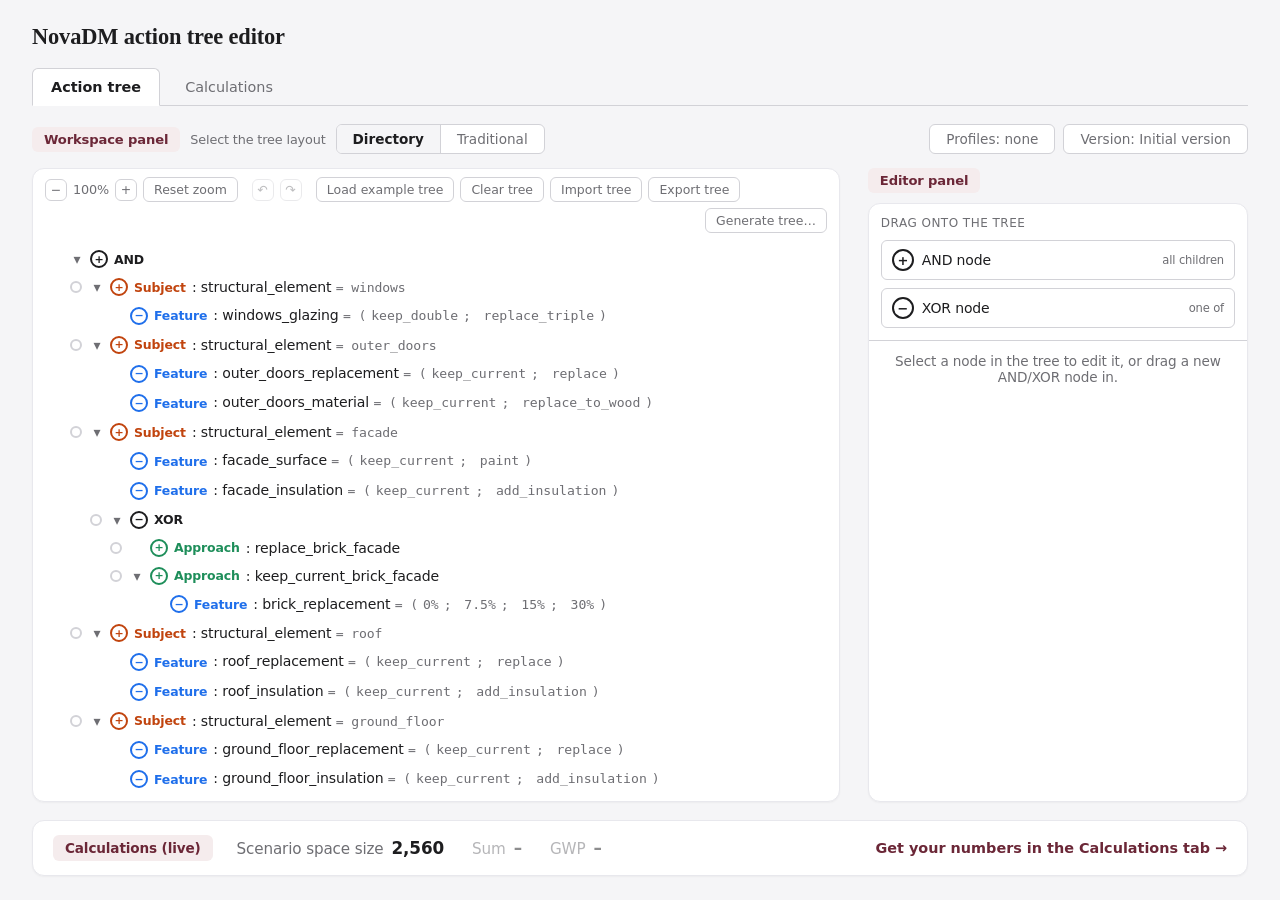
==== editor/index.html @ ca625e8c "Update profile logic (save per version)" ====
<!DOCTYPE html>
<html lang="en">
<head>
<meta charset="UTF-8" />
<meta name="viewport" content="width=device-width, initial-scale=1.0" />
<title>NovaDM action tree editor</title>
<link rel="stylesheet" href="../styles/editor.css" />
</head>
<body>

<h1 id="page-title">NovaDM action tree editor</h1>

<nav class="tabs" role="tablist" aria-label="Editor sections">
	<button class="tab active" type="button" role="tab" aria-selected="true" data-tab="action-tree">Action tree</button>
	<button class="tab" type="button" role="tab" aria-selected="false" data-tab="calculations">Calculations</button>
</nav>

<main>

	<section id="action-tree" class="tab-panel" role="tabpanel">
		<div id="panels-stack" class="panels-stack">

			<div class="control-row">
				<div class="control-left">
					<span class="viewport-box-label">Workspace panel</span>
					<span class="control-label">Select the tree layout</span>
					<div class="toggle-group" role="group" aria-label="Tree layout">
						<button class="toggle-btn active" type="button" data-layout="directory">Directory</button>
						<button class="toggle-btn" type="button" data-layout="traditional">Traditional</button>
					</div>
				</div>

				<div class="control-right">
					<button id="profile-btn" class="pill-btn" type="button" aria-haspopup="true" aria-expanded="false"
						title="Create, select or delete profiles">
						<span class="pill-btn-label">Profiles: none</span>
					</button>
					<button id="version-btn" class="pill-btn" type="button" aria-haspopup="true" aria-expanded="false"
						title="Version history: open, save, merge or delete versions">
						<span class="pill-btn-label">Version: Initial version</span>
					</button>
				</div>
			</div>

			<div class="viewport-row">

				<div class="viewport-box viewport-tree">
					<div class="viewport-toolbar">
						<div class="toolbar-group" role="group" aria-label="Zoom">
							<button id="zoom-out-btn" class="btn-icon" type="button"
								aria-label="Zoom out">&minus;</button>
							<span id="zoom-label">100%</span>
							<button id="zoom-in-btn" class="btn-icon" type="button" aria-label="Zoom in">+</button>
							<button id="zoom-reset-btn" class="btn" type="button">Reset zoom</button>
						</div>
						<div class="toolbar-group" role="group" aria-label="Undo and redo">
							<button class="btn-icon" type="button" aria-label="Undo"
								title="Undo (Ctrl+Z)" data-undo-action="undo">&#8630;</button>
							<button class="btn-icon" type="button" aria-label="Redo"
								title="Redo (Ctrl+Y)" data-undo-action="redo">&#8631;</button>
						</div>
						<div class="toolbar-group" role="group" aria-label="Tree file">
							<button id="load-example-btn" class="btn" type="button">Load example tree</button>
							<button id="clear-tree-btn" class="btn" type="button">Clear tree</button>
							<button id="import-tree-btn" class="btn" type="button">Import tree</button>
							<button id="export-tree-btn" class="btn" type="button">Export tree</button>
							<input id="import-file-input" type="file" hidden />
						</div>
						<div class="toolbar-group toolbar-end">
							<button id="generate-tree-btn" class="btn" type="button" aria-haspopup="dialog"
								aria-expanded="false" title="Build a tree from a checklist of subjects">
								Generate tree&hellip;</button>
						</div>
					</div>
					<div id="tree-viewport-content" class="viewport-content"></div>
					<p id="tree-source" class="note tree-source" hidden></p>

					<div id="generator-panel" class="gen-panel" role="dialog" aria-label="Generate tree" hidden>
						<div class="flyout-header">
							<strong class="gen-title">Generate tree from subjects</strong>
							<button class="flyout-close" type="button" data-gen="close"
								aria-label="Close" title="Close">&times;</button>
						</div>
						<div id="generator-body" class="gen-body"></div>
						<div class="gen-footer">
							<span id="generator-count" class="note"></span>
							<button class="btn" type="button" data-gen="select-all">Select all</button>
							<button class="btn" type="button" data-gen="clear">Clear</button>
							<button id="generator-generate-btn" class="btn primary" type="button"
								data-gen="generate">Generate tree</button>
						</div>
					</div>
				</div>

				<div class="viewport-editor-col">
					<span class="viewport-box-label">Editor panel</span>
					<div class="viewport-box viewport-editor-panel">
						<div class="palette">
							<span class="palette-label">Drag onto the tree</span>
							<div class="palette-item" draggable="true" data-new-kind="AND">
								<span class="node-badge neutral">+</span>
								<span>AND node</span>
								<span class="hint">all children</span>
							</div>
							<div class="palette-item" draggable="true" data-new-kind="XOR">
								<span class="node-badge neutral">&minus;</span>
								<span>XOR node</span>
								<span class="hint">one of</span>
							</div>
						</div>
						<div id="editor-form-host"></div>
					</div>
				</div>

			</div>

			<div class="scenario-summary-bar">
				<span class="scenario-summary-label">Calculations (live)</span>
				<div class="scenario-metrics">
					<span class="metric">
						<span class="metric-label">Scenario space size</span>
						<span class="metric-value" id="scenario-space-size-value">0</span>
					</span>
					<div id="constraint-warning" class="constraint-warning" role="alert" hidden>
						Warning: the applied constraints are contradictory.
					</div>
					<div id="scenario-kpi-metrics" class="scenario-kpis"></div>
				</div>
				<button id="open-calculations-btn" class="scenario-summary-link" type="button">
					Get your numbers in the Calculations tab &rarr;
				</button>
			</div>

			<div class="viewport-popover-layer">
				<div id="profile-flyout" class="flyout" role="dialog" aria-label="Profiles" hidden>
					<div class="flyout-header">
						<div class="flyout-tabs" role="tablist" aria-label="Profile or version">
							<button class="flyout-tab active" type="button" role="tab" aria-selected="true"
								data-flyout-switch="profile">Profile</button>
							<button class="flyout-tab" type="button" role="tab" aria-selected="false"
								data-flyout-switch="version">Version</button>
						</div>
						<button class="flyout-close" type="button" data-flyout-close="profile"
							aria-label="Close">&times;</button>
					</div>
					<div class="flyout-body">
						<div id="profile-pane" class="flyout-pane" role="menu" aria-label="Profiles"></div>
					</div>
				</div>

				<div id="version-flyout" class="flyout" role="dialog" aria-label="Version history" hidden>
					<div class="flyout-header">
						<div class="flyout-tabs" role="tablist" aria-label="Profile or version">
							<button class="flyout-tab" type="button" role="tab" aria-selected="false"
								data-flyout-switch="profile">Profile</button>
							<button class="flyout-tab active" type="button" role="tab" aria-selected="true"
								data-flyout-switch="version">Version</button>
						</div>
						<button class="flyout-close" type="button" data-flyout-close="version"
							aria-label="Close">&times;</button>
					</div>
					<div class="flyout-body">
						<div id="version-pane" class="flyout-pane" role="group" aria-label="Versions"></div>
					</div>
				</div>
			</div>

		</div>
	</section>

	<section id="calculations" class="tab-panel calc-panel" role="tabpanel" hidden>
		<div class="calc-workspace">

			<div class="control-row">
				<div class="control-left">
					<span class="viewport-box-label">Workspace panel</span>
					<span class="metric"
						title="Every scenario of the tree. Profiles are not applied here, as in the sample.">
						<span class="control-label">Scenario space size</span>
						<span id="calc-space-size" class="control-value">&ndash;</span>
					</span>
					<span class="viewport-box-label">Changes here are not saved yet</span>
				</div>
				<div class="control-right" role="group" aria-labelledby="calc-sample-label">
					<span id="calc-sample-label" class="control-label">Sample</span>
					<button class="pill-btn" type="button" data-calc-sample="30">30 scenarios</button>
					<button id="calc-sample-all-btn" class="pill-btn" type="button">Full scenario space</button>
					<div class="calc-sample-custom" role="group" aria-label="Your own number of scenarios">
						<input id="calc-sample-size" type="text" inputmode="numeric" value="1,000"
							aria-label="Number of scenarios to sample" title="Number of scenarios (1 to 3,000)" />
						<button id="calc-sample-btn" class="pill-btn" type="button"
							title="Sample this number of scenarios">scenarios</button>
					</div>
				</div>
			</div>

			<div class="viewport-row">

				<div class="viewport-box viewport-tree">
					<div class="viewport-toolbar">
						<div class="toolbar-group" role="group" aria-label="Zoom">
							<button id="calc-zoom-out-btn" class="btn-icon" type="button" aria-label="Zoom out"
								title="Zoom out">&minus;</button>
							<span id="calc-zoom-label">100%</span>
							<button id="calc-zoom-in-btn" class="btn-icon" type="button" aria-label="Zoom in"
								title="Zoom in">+</button>
							<button id="calc-zoom-reset-btn" class="btn" type="button">Reset zoom</button>
						</div>
						<div class="toolbar-group" role="group" aria-label="Undo and redo">
							<button class="btn-icon" type="button" aria-label="Undo" title="Undo (Ctrl+Z)"
								data-undo-action="undo">&#8630;</button>
							<button class="btn-icon" type="button" aria-label="Redo" title="Redo (Ctrl+Y)"
								data-undo-action="redo">&#8631;</button>
						</div>
						<div class="toolbar-group" role="group" aria-label="Attributes">
							<button id="calc-add-derived-btn" class="btn" type="button">+ Calculated value</button>
						</div>
						<div class="toolbar-group" role="group" aria-label="Example">
							<button id="calc-load-example-btn" class="btn" type="button"
								title="Load the example. It also replaces the tree in the Action tree tab.">
								Load example</button>
						</div>
						<span id="calc-shown-scenario" class="calc-shown-scenario" role="status" hidden></span>
					</div>
					<div id="calc-graph" class="viewport-content calc-graph"></div>
				</div>

				<div class="viewport-editor-col">
					<span class="viewport-box-label">Editor panel</span>
					<div class="viewport-box viewport-editor-panel">
						<div id="calc-editor-host" class="calc-editor"></div>
					</div>
				</div>

			</div>

			<div id="calc-report-head" class="calc-report-head"></div>

		</div>

		<div id="calc-report" class="calc-report" hidden></div>
	</section>

</main>

<div id="subject-menu" class="subject-menu" role="menu" aria-label="Subjects" hidden></div>

<script src="../examples/sample-tree.js"></script>
<script src="../examples/sample-attributes.js"></script>
<script src="../src/util.js"></script>
<script src="../src/subjects.js"></script>
<script src="../src/model.js"></script>
<script src="../src/calculations.js"></script>
<script src="../src/parser.js"></script>
<script src="../src/history.js"></script>
<script src="../src/version-graph.js"></script>
<script src="../src/render.js"></script>
<script src="../src/editor-form.js"></script>
<script src="../src/tree-interactions.js"></script>
<script src="../src/tree-generator.js"></script>
<script src="../src/popovers.js"></script>
<script src="../src/calculations-report.js"></script>
<script src="../src/calculations-tab.js"></script>
<script src="../src/undo.js"></script>
<script src="../src/tree-io.js"></script>
<script src="../src/app.js"></script>

</body>
</html>
---- styles/editor.css ----
/* ---------- Design tokens ---------- */

:root {
	--color-bg: #F5F5F7;
	--color-surface: #FFFFFF;
	--color-ink: #1D1D1F;
	--color-ink-muted: #6E6E73;
	--color-border: #D2D2D7;
	--color-border-soft: #E8E8ED;
	--color-accent: #6B2737;
	--color-accent-light: #F5ECED;

	--color-danger: #B3261E;
	--color-danger-border: #E7C4C1;
	--color-danger-light: #FBEDEC;

	--color-always: #2E7D32;
	--color-always-light: #E8F3E9;
	--color-never: #B3261E;

	--subject-color: #C1440E;
	--feature-color: #1F6FEB;
	--approach-color: #1E8E5A;
	--attribute-color: #15803D;
	--neutral-color: var(--color-ink);

	--color-scale-low: #8DCF9E;
	--color-scale-mid: #FFE993;
	--color-scale-high: #F59A9A;

	--font-display: Georgia, 'Times New Roman', serif;
	--font-body: system-ui, -apple-system, 'Segoe UI', sans-serif;
	--font-mono: 'SF Mono', Consolas, monospace;

	--radius-sm: 6px;
	--radius-md: 12px;
	--radius-lg: 14px;

	--shadow-popover: 0 12px 32px rgba(0, 0, 0, 0.14), 0 2px 6px rgba(0, 0, 0, 0.06);
	--shadow-card: 0 1px 2px rgba(0, 0, 0, 0.04);

	--tree-width: 68%;
	--editor-width: 32%;
	--panels-min-height: 320px;
}

/* ---------- Base ---------- */

* { box-sizing: border-box; }

html,
body {
	height: 100%;
}

body {
	display: flex;
	flex-direction: column;
	height: 100vh;
	height: 100dvh;
	margin: 0;
	padding: 24px 32px;
	overflow-y: auto;
	background-color: var(--color-bg);
	color: var(--color-ink);
	font-family: var(--font-body);
	font-size: 14px;
	letter-spacing: -0.01em;
	-webkit-font-smoothing: antialiased;
}

button {
	font: inherit;
	cursor: pointer;
}

input,
select {
	font: inherit;
}

[hidden] { display: none !important; }

#page-title {
	flex-shrink: 0;
	margin: 0 0 18px;
	font-family: var(--font-display);
	font-size: 1.4rem;
	font-weight: 600;
}

/* ---------- Top-level tabs ---------- */

.tabs {
	display: flex;
	flex-shrink: 0;
	gap: 6px;
	border-bottom: 1px solid var(--color-border);
}

.tab {
	padding: 10px 18px;
	border: 1px solid transparent;
	border-bottom: none;
	border-radius: var(--radius-sm) var(--radius-sm) 0 0;
	background-color: transparent;
	color: var(--color-ink-muted);
	font-size: 0.9rem;
	font-weight: 500;
}

.tab:hover { color: var(--color-ink); }

.tab.active {
	margin-bottom: -1px;
	border-color: var(--color-border);
	border-bottom: 1px solid var(--color-surface);
	background-color: var(--color-surface);
	color: var(--color-ink);
	font-weight: 600;
}

main {
	display: flex;
	flex: 1;
	flex-direction: column;
	min-height: 0;
	padding-top: 18px;
}

.tab-panel {
	display: flex;
	flex: 1;
	flex-direction: column;
	min-height: 0;
}

/* ---------- Control row ---------- */

.control-row {
	display: flex;
	flex-shrink: 0;
	align-items: center;
	justify-content: space-between;
	gap: 10px;
	margin-bottom: 14px;
}

.control-left {
	display: flex;
	align-items: center;
	gap: 10px;
}

.control-right {
	display: flex;
	align-items: center;
	gap: 8px;
}

.control-label {
	color: var(--color-ink-muted);
	font-size: 0.8rem;
	font-weight: 500;
}

.control-value {
	color: var(--color-ink);
	font-size: 0.85rem;
	font-weight: 600;
	font-variant-numeric: tabular-nums;
}

.toggle-group {
	display: flex;
	overflow: hidden;
	border: 1px solid var(--color-border);
	border-radius: var(--radius-sm);
	background-color: var(--color-surface);
}

.toggle-btn {
	padding: 6px 16px;
	border: none;
	border-right: 1px solid var(--color-border);
	background-color: transparent;
	color: var(--color-ink-muted);
	font-size: 0.85rem;
	font-weight: 500;
}

.toggle-btn:last-child { border-right: none; }

.toggle-btn:hover { color: var(--color-ink); }

.toggle-btn.active {
	background-color: var(--color-bg);
	color: var(--color-ink);
	font-weight: 600;
}

.pill-btn {
	display: inline-flex;
	align-items: center;
	gap: 6px;
	padding: 6px 16px;
	border: 1px solid var(--color-border);
	border-radius: var(--radius-sm);
	background-color: var(--color-surface);
	color: var(--color-ink-muted);
	font-size: 0.85rem;
	font-weight: 500;
}

.pill-btn:hover:not(:disabled) { color: var(--color-ink); }

.pill-btn:disabled {
	opacity: 0.45;
	cursor: not-allowed;
}

.pill-btn.is-open {
	background-color: var(--color-bg);
	color: var(--color-ink);
	font-weight: 600;
}

/* ---------- Viewports ---------- */

.panels-stack {
	position: relative;
	display: flex;
	flex: 1;
	flex-direction: column;
}

.panels-stack.flyout-open .control-right { visibility: hidden; }

.viewport-row {
	position: relative;
	display: flex;
	flex: 1;
	align-items: stretch;
	gap: 28px;
	min-height: var(--panels-min-height);
	contain: size;
}

.viewport-box {
	display: flex;
	flex-direction: column;
	min-height: 0;
	overflow: hidden;
	border: 1px solid var(--color-border-soft);
	border-radius: var(--radius-md);
	background-color: var(--color-surface);
	box-shadow: var(--shadow-card);
}

.viewport-tree {
	position: relative;
	flex: 1 1 var(--tree-width);
	min-width: 0;
	max-width: var(--tree-width);
}

.viewport-editor-col {
	display: flex;
	flex: 1 1 var(--editor-width);
	flex-direction: column;
	gap: 10px;
	min-width: 240px;
	max-width: var(--editor-width);
}

.viewport-editor-panel {
	flex: 1;
	min-height: 0;
}

.viewport-box-label {
	align-self: flex-start;
	padding: 5px 12px;
	border-radius: var(--radius-sm);
	background-color: var(--color-accent-light);
	color: var(--color-accent);
	font-size: 0.82rem;
	font-weight: 600;
}

.control-left .viewport-box-label { align-self: center; }

.viewport-content {
	flex: 1;
	padding: 4px 10px 14px;
	overflow-y: auto;
	font-size: 0.88rem;
	text-align: left;
}

.tree-source {
	margin: 0;
	padding: 6px 12px 8px;
	border-top: 1px solid var(--color-border-soft);
}

.viewport-content.empty-hint {
	display: flex;
	align-items: center;
	justify-content: center;
	padding: 20px;
	color: var(--color-ink-muted);
	font-size: 0.85rem;
	text-align: center;
}

/* ---------- Toolbars and buttons ---------- */

.viewport-toolbar {
	display: flex;
	flex-wrap: wrap;
	align-items: center;
	gap: 6px;
	padding: 8px 12px;
	color: var(--color-ink-muted);
}

.viewport-tree > .viewport-toolbar {
	column-gap: 14px;
	row-gap: 6px;
}

.toolbar-group {
	display: flex;
	flex-wrap: wrap;
	align-items: center;
	gap: 6px;
}

.btn,
.btn-icon {
	border: 1px solid var(--color-border);
	border-radius: var(--radius-sm);
	background-color: var(--color-surface);
	color: var(--color-ink-muted);
	font-size: 0.78rem;
}

.btn { padding: 4px 10px; }

.btn-icon {
	width: 22px;
	height: 22px;
	padding: 0;
}

.btn:hover:not(:disabled),
.btn-icon:hover:not(:disabled) {
	background-color: var(--color-bg);
	color: var(--color-ink);
}

.btn:disabled,
.btn-icon:disabled {
	opacity: 0.45;
	cursor: not-allowed;
}

.btn.is-open {
	background-color: var(--color-bg);
	color: var(--color-ink);
}

.btn.primary {
	border-color: var(--color-accent);
	background-color: var(--color-accent);
	color: var(--color-surface);
	font-weight: 600;
}

.btn.primary:hover:not(:disabled) {
	background-color: var(--color-accent);
	color: var(--color-surface);
	opacity: 0.88;
}

.toolbar-end { margin-left: auto; }

.btn.danger {
	border-color: var(--color-danger-border);
	color: var(--color-danger);
}

.btn.danger:hover:not(:disabled) {
	border-color: var(--color-danger);
	background-color: var(--color-danger-light);
	color: var(--color-danger);
}

#zoom-label,
#calc-zoom-label {
	min-width: 34px;
	color: var(--color-ink-muted);
	font-size: 0.8rem;
	text-align: center;
}

/* ---------- Profile and version flyouts ---------- */

.viewport-popover-layer {
	position: absolute;
	top: 0;
	right: 0;
	bottom: -10px;
	left: 0;
	pointer-events: none;
}

.flyout {
	position: absolute;
	top: 0;
	right: 0;
	z-index: 30;
	display: flex;
	flex-direction: column;
	width: calc(var(--editor-width) + 8%);
	min-width: 320px;
	max-width: 560px;
	max-height: 100%;
	overflow: hidden;
	border: 1px solid var(--color-border-soft);
	border-radius: var(--radius-lg);
	background-color: var(--color-surface);
	box-shadow: var(--shadow-popover);
	pointer-events: auto;
}

.flyout-header {
	display: flex;
	align-items: center;
	justify-content: space-between;
	gap: 10px;
	padding: 8px 8px 8px 10px;
	border-bottom: 1px solid var(--color-border-soft);
	background-color: var(--color-bg);
}

.flyout-tabs {
	display: flex;
	gap: 4px;
}

.flyout-tab {
	padding: 6px 14px;
	border: 1px solid transparent;
	border-radius: var(--radius-sm);
	background-color: transparent;
	color: var(--color-ink-muted);
	font-size: 0.85rem;
	font-weight: 500;
}

.flyout-tab:hover { color: var(--color-ink); }

.flyout-tab.active {
	border-color: var(--color-border);
	background-color: var(--color-surface);
	color: var(--color-ink);
	font-weight: 600;
}

.flyout-close {
	display: flex;
	align-items: center;
	justify-content: center;
	width: 26px;
	height: 26px;
	padding: 0;
	border: none;
	border-radius: var(--radius-sm);
	background-color: transparent;
	color: var(--color-ink-muted);
	font-size: 1.15rem;
	line-height: 1;
}

.flyout-close:hover {
	background-color: var(--color-surface);
	color: var(--color-ink);
}

.flyout-body {
	display: flex;
	flex: 1 1 auto;
	flex-direction: column;
	min-height: 240px;
	padding: 8px;
	overflow-y: auto;
}

.flyout-pane {
	display: flex;
	flex-direction: column;
}

.popover-list {
	margin: 0;
	padding: 0;
	list-style: none;
}

.popover-item {
	display: block;
	width: 100%;
	padding: 8px 10px;
	border: none;
	border-radius: var(--radius-sm);
	background-color: transparent;
	color: var(--color-ink);
	font-size: 0.85rem;
	text-align: left;
}

.popover-item:hover { background-color: var(--color-bg); }

.popover-item.active {
	background-color: var(--color-accent-light);
	color: var(--color-accent);
	font-weight: 600;
}

.popover-divider {
	height: 1px;
	margin: 6px 4px;
	background-color: var(--color-border-soft);
}

.profile-row {
	display: flex;
	align-items: stretch;
	gap: 4px;
}

.profile-row .popover-item { flex: 1; }

.profile-delete-btn {
	display: flex;
	flex-shrink: 0;
	align-items: center;
	justify-content: center;
	width: 28px;
	padding: 0;
	border: none;
	border-radius: var(--radius-sm);
	background-color: transparent;
	color: var(--color-ink-muted);
}

.profile-delete-btn:hover {
	background-color: var(--color-danger-light);
	color: var(--color-danger);
}

/* ---------- Version graph ---------- */

#version-pane {
	flex: 1;
	min-height: 0;
}

#version-pane .viewport-toolbar { padding: 2px 0; }

.vg-box {
	position: relative;
	flex: 1 100 260px;
	min-height: 120px;
	border-radius: var(--radius-sm);
	background-color: var(--color-bg);
}

.vg-details {
	display: flex;
	flex: 0 1 auto;
	flex-direction: column;
	gap: 6px;
	min-height: 0;
	padding-top: 8px;
	overflow-y: auto;
}

.vg-tag {
	padding: 1px 7px;
	border-radius: var(--radius-sm);
	background-color: var(--color-accent-light);
	color: var(--color-accent);
	font-size: 0.72rem;
	font-weight: 600;
}

.vg-svg {
	position: absolute;
	inset: 0;
	cursor: grab;
	user-select: none;
}

.vg-svg.panning { cursor: grabbing; }

.vg-node-g { cursor: pointer; }

.vg-node {
	fill: var(--color-surface);
	stroke: var(--color-ink-muted);
	stroke-width: 1.5;
}

.vg-node.current { fill: var(--color-accent); }

.vg-node.branch { stroke-dasharray: 3 2; }

.vg-node.selected {
	stroke: var(--color-ink);
	stroke-width: 3;
	stroke-dasharray: none;
}

.vg-dirty {
	fill: none;
	stroke: var(--color-accent);
	stroke-dasharray: 3 2;
}

.vg-edge,
.vg-arrowhead {
	color: var(--color-ink-muted);
}

.vg-edge {
	fill: none;
	stroke: currentColor;
	stroke-width: 1.5;
}

.vg-arrowhead { fill: currentColor; }

.vg-edge.merged,
.vg-arrowhead.merged {
	color: var(--color-accent);
}

.vg-label {
	fill: var(--color-ink-muted);
	font-size: 0.72rem;
}

.vg-label.current {
	fill: var(--color-ink);
	font-weight: 600;
}

/* ---------- Scenario summary bar ---------- */

.scenario-summary-bar {
	display: flex;
	flex-shrink: 0;
	flex-wrap: nowrap;
	align-items: center;
	gap: 24px;
	margin-top: 18px;
	padding: 14px 20px;
	overflow-x: auto;
	border: 1px solid var(--color-border-soft);
	border-radius: var(--radius-md);
	background-color: var(--color-surface);
	box-shadow: var(--shadow-card);
}

.scenario-summary-label,
.constraint-warning {
	flex-shrink: 0;
	padding: 5px 12px;
	border-radius: var(--radius-sm);
	background-color: var(--color-accent-light);
	color: var(--color-accent);
	font-size: 0.85rem;
	font-weight: 600;
	white-space: nowrap;
}

.scenario-metrics {
	display: flex;
	flex: 1;
	flex-wrap: wrap;
	align-items: baseline;
	gap: 10px 28px;
}

.scenario-kpis {
	display: flex;
	align-items: baseline;
	gap: 28px;
}

.metric {
	display: inline-flex;
	align-items: baseline;
	gap: 8px;
	font-size: 0.95rem;
	white-space: nowrap;
}

.metric-label {
	color: var(--color-ink-muted);
	font-weight: 500;
}

.metric-value {
	color: var(--color-ink);
	font-size: 1.05rem;
	font-weight: 600;
	font-variant-numeric: tabular-nums;
}

.metric-value sup,
.control-value sup {
	font-size: 0.7em;
	line-height: 0;
}

.metric.muted { opacity: 0.5; }

.scenario-summary-link {
	flex-shrink: 0;
	padding: 0;
	border: none;
	background-color: transparent;
	color: var(--color-accent);
	font-size: 0.9rem;
	font-weight: 600;
	white-space: nowrap;
}

.scenario-summary-link:hover { text-decoration: underline; }

/* ---------- Editor panel ---------- */

.palette {
	display: flex;
	flex-shrink: 0;
	flex-direction: column;
	gap: 8px;
	padding: 12px;
	border-bottom: 1px solid var(--color-border);
}

#editor-form-host {
	flex: 1;
	overflow-y: auto;
}

.palette-label {
	margin-bottom: 2px;
	color: var(--color-ink-muted);
	font-size: 0.75rem;
	letter-spacing: 0.04em;
	text-transform: uppercase;
}

.palette-item {
	display: flex;
	align-items: center;
	gap: 8px;
	padding: 8px 10px;
	border: 1px solid var(--color-border);
	border-radius: var(--radius-sm);
	background-color: var(--color-surface);
	cursor: grab;
	user-select: none;
}

.palette-item:active { cursor: grabbing; }

.palette-item.dragging { opacity: 0.4; }

.palette-item .hint {
	margin-left: auto;
	color: var(--color-ink-muted);
	font-size: 0.72rem;
}

.editor-form {
	display: flex;
	flex: 1;
	flex-direction: column;
	gap: 10px;
	padding: 12px;
}

.editor-form label {
	color: var(--color-ink-muted);
	font-size: 0.72rem;
	letter-spacing: 0.03em;
	text-transform: uppercase;
}

.field {
	display: flex;
	flex-direction: column;
	gap: 4px;
}

.field input,
.field select {
	padding: 6px 8px;
	border: 1px solid var(--color-border);
	border-radius: var(--radius-sm);
	background-color: var(--color-surface);
	color: var(--color-ink);
	font-size: 0.85rem;
}

.field-row {
	display: flex;
	gap: 8px;
}

.field-row .field { flex: 1; }

.kind-display {
	display: flex;
	align-items: center;
	gap: 6px;
}

.kind-display strong { font-size: 0.85rem; }

.editor-empty {
	padding: 12px;
	color: var(--color-ink-muted);
	font-size: 0.85rem;
	text-align: center;
}

.editor-actions {
	display: flex;
	flex-direction: column;
	gap: 6px;
	margin-top: 4px;
}

.editor-actions .btn {
	padding: 7px 10px;
	text-align: left;
}

.editor-add-row {
	display: flex;
	gap: 6px;
}

.editor-add-row .btn {
	flex: 1;
	text-align: center;
}

.note {
	color: var(--color-ink-muted);
	font-size: 0.72rem;
}

/* ---------- Editor panel: subject menu ---------- */

.subject-picker {
	display: flex;
	align-items: center;
	justify-content: space-between;
	gap: 6px;
	padding: 6px 8px;
	border: 1px solid var(--color-border);
	border-radius: var(--radius-sm);
	background-color: var(--color-surface);
	color: var(--color-ink);
	font-size: 0.85rem;
	text-align: left;
}

.subject-picker:hover { border-color: var(--color-ink-muted); }

.subject-picker-text {
	min-width: 0;
	overflow: hidden;
	white-space: nowrap;
	text-overflow: ellipsis;
}

.subject-picker-caret {
	flex-shrink: 0;
	color: var(--color-ink-muted);
}

.subject-menu,
.subject-submenu {
	padding: 4px;
	border: 1px solid var(--color-border-soft);
	border-radius: var(--radius-sm);
	background-color: var(--color-surface);
	box-shadow: var(--shadow-popover);
}

.subject-menu {
	position: fixed;
	z-index: 50;
	overflow-y: auto;
}

.subject-menu-list {
	margin: 0;
	padding: 0;
	list-style: none;
}

.subject-submenu {
	position: fixed;
	z-index: 51;
	display: none;
	width: max-content;
	max-width: 320px;
	overflow-y: auto;
}

.subject-menu-category.open > .subject-submenu { display: block; }

.subject-menu-item {
	display: flex;
	align-items: center;
	justify-content: space-between;
	gap: 16px;
	width: 100%;
	padding: 7px 10px;
	border: none;
	border-radius: var(--radius-sm);
	background-color: transparent;
	color: var(--color-ink);
	font-size: 0.85rem;
	text-align: left;
}

.subject-menu-item:hover,
.subject-menu-category.open > .subject-menu-item {
	background-color: var(--color-accent-light);
}

.subject-menu-item.active {
	color: var(--color-accent);
	font-weight: 600;
}

/* ---------- Generate tree panel ---------- */

.gen-panel {
	position: absolute;
	right: 10px;
	z-index: 20;
	display: flex;
	flex-direction: column;
	width: 560px;
	max-width: calc(100% - 20px);
	overflow: hidden;
	border: 1px solid var(--color-border-soft);
	border-radius: var(--radius-lg);
	background-color: var(--color-surface);
	box-shadow: var(--shadow-popover);
}

.gen-title {
	padding-left: 4px;
	font-size: 0.9rem;
}

.gen-body {
	display: flex;
	flex: 1 1 auto;
	flex-direction: column;
	gap: 14px;
	min-height: 0;
	padding: 12px 14px;
	overflow-y: auto;
}

.gen-row {
	display: flex;
	flex-wrap: wrap;
	align-items: center;
	gap: 6px 16px;
}

.gen-depth,
.gen-subject {
	font-size: 0.85rem;
	cursor: pointer;
}

.gen-depth {
	display: inline-flex;
	align-items: center;
	gap: 4px;
}

.gen-categories {
	columns: 2 200px;
	column-gap: 24px;
}

.gen-category {
	margin: 0 0 12px;
	padding: 0;
	border: none;
	break-inside: avoid;
}

.gen-category legend {
	margin-bottom: 4px;
	padding: 0;
	font-size: 0.85rem;
	font-weight: 600;
}

.gen-subject {
	display: flex;
	align-items: flex-start;
	gap: 6px;
	padding: 2px 0;
}

.gen-subject input { margin: 2px 0 0; }

.gen-subject.is-disabled {
	opacity: 0.45;
	cursor: not-allowed;
}

.gen-footer {
	display: flex;
	flex-shrink: 0;
	align-items: center;
	gap: 6px;
	padding: 10px 14px;
	border-top: 1px solid var(--color-border-soft);
}

.gen-footer .note { margin-right: auto; }

/* ---------- Tree: badges, labels and chips ---------- */

.node-badge {
	display: flex;
	flex-shrink: 0;
	align-items: center;
	justify-content: center;
	width: 22px;
	height: 22px;
	border: 2px solid currentColor;
	border-radius: 50%;
	background-color: var(--color-surface);
	font-size: 13px;
	font-weight: 700;
}

.tree-row .node-badge {
	width: 18px;
	height: 18px;
	font-size: 11px;
}

.node-badge.subject,
.node-kind-label.subject {
	color: var(--subject-color);
}

.node-badge.feature,
.node-kind-label.feature {
	color: var(--feature-color);
}

.node-badge.approach,
.node-kind-label.approach {
	color: var(--approach-color);
}

.node-badge.neutral,
.node-kind-label.neutral {
	color: var(--neutral-color);
}

.node-kind-label {
	font-size: 0.78rem;
	font-weight: 700;
}

.node-text { color: var(--color-ink); }

.node-text .node-value {
	color: var(--color-ink-muted);
	font-family: var(--font-mono);
	font-size: 0.82rem;
}

.node-placeholder {
	color: var(--color-ink-muted);
	font-style: italic;
}

.value-chip {
	padding: 0 4px;
	border: 1px solid transparent;
	border-radius: 4px;
	background-color: transparent;
	color: inherit;
	line-height: 1.35;
}

button.value-chip:hover { border-color: var(--color-ink-muted); }

.value-chip.always {
	background-color: var(--color-always-light);
	color: var(--color-always);
	font-weight: 600;
}

.value-chip.never {
	background-color: var(--color-danger-light);
	color: var(--color-never);
	text-decoration: line-through;
}

.value-chip-row {
	display: flex;
	flex-wrap: wrap;
	gap: 6px;
	color: var(--color-ink-muted);
	font-family: var(--font-mono);
	font-size: 0.82rem;
}

.value-chip-row .value-chip {
	padding: 2px 8px;
	border-color: var(--color-border);
}

.constraint-dot {
	flex-shrink: 0;
	width: 12px;
	height: 12px;
	margin-right: 2px;
	padding: 0;
	border: 2px solid var(--color-border);
	border-radius: 50%;
	background-color: var(--color-surface);
}

.constraint-dot:hover { border-color: var(--color-ink-muted); }

.constraint-dot.always {
	border-color: var(--color-always);
	background-color: var(--color-always);
}

.constraint-dot.never {
	border-color: var(--color-never);
	background-color: var(--color-never);
}

.constraint-dot-spacer {
	flex-shrink: 0;
	width: 12px;
	height: 12px;
	margin-right: 2px;
}

.node-delete-btn {
	display: none;
	flex-shrink: 0;
	align-items: center;
	justify-content: center;
	width: 22px;
	height: 22px;
	margin-left: auto;
	padding: 0;
	border: 1px solid transparent;
	border-radius: var(--radius-sm);
	background-color: transparent;
	color: var(--color-danger);
}

.tree-row.selected > .node-delete-btn { display: flex; }

.node-delete-btn:hover {
	border-color: var(--color-danger-border);
	background-color: var(--color-danger-light);
}

/* ---------- Tree: directory layout ---------- */

.tree-list,
.tree-children {
	margin: 0;
	padding-left: 0;
	list-style: none;
}

.tree-children { padding-left: 20px; }

.tree-row {
	display: flex;
	align-items: center;
	gap: 6px;
	padding: 4px 6px;
	border: 1px solid transparent;
	border-radius: var(--radius-sm);
	cursor: pointer;
}

.tree-row:hover { background-color: var(--color-bg); }

.tree-row.selected {
	border-color: var(--color-accent);
	background-color: var(--color-accent-light);
}

.disclosure {
	display: flex;
	flex-shrink: 0;
	align-items: center;
	justify-content: center;
	width: 14px;
	height: 14px;
	padding: 0;
	border: none;
	background-color: transparent;
	color: var(--color-ink-muted);
}

.disclosure.leaf { visibility: hidden; }

/* ---------- Tree: empty tree and drag-and-drop ---------- */

.empty-tree-message {
	padding: 20px 0;
	color: var(--color-ink-muted);
	text-align: center;
}

.root-drop-zone {
	min-height: 2px;
	margin: 0 0 2px;
	border-radius: var(--radius-sm);
}

.tree-row.drop-target,
.root-drop-zone.drop-target {
	outline: 2px dashed var(--color-accent);
	outline-offset: -2px;
}

.tree-row.drop-invalid,
.root-drop-zone.drop-invalid,
.viewport-content.drop-invalid {
	outline: 2px dashed var(--color-danger);
	outline-offset: -2px;
}

.root-drop-zone.drop-target { background-color: var(--color-accent-light); }

.root-drop-zone.drop-invalid { background-color: var(--color-danger-light); }

/* ---------- Tree: traditional layout ---------- */

.viewport-content.tt-mode {
	display: flex;
	overflow-x: auto;
}

.tt-canvas {
	position: relative;
	flex-shrink: 0;
	margin: auto;
}

.tt-edges {
	position: absolute;
	top: 0;
	left: 0;
	overflow: visible;
	pointer-events: none;
}

.tt-edge {
	stroke: var(--color-border);
	stroke-width: 1.5;
}

.tree-row.tt-node-box {
	position: absolute;
	display: flex;
	flex-direction: column;
	align-items: center;
	justify-content: center;
	gap: 2px;
	height: 56px;
	padding: 4px 8px;
	overflow: hidden;
	background-color: var(--color-surface);
}

.tt-node-box > .node-delete-btn {
	position: absolute;
	top: 3px;
	right: 3px;
	margin: 0;
}

.tt-node-top {
	display: flex;
	align-items: center;
	gap: 4px;
}

.tt-node-top .disclosure {
	width: 12px;
	height: 12px;
	font-size: 10px;
}

.tt-node-bottom {
	max-width: 100%;
	overflow: hidden;
	font-size: 0.78rem;
	white-space: nowrap;
	text-overflow: ellipsis;
}

.tt-node-values {
	display: flex;
	flex-direction: column;
	align-items: center;
	gap: 2px;
	max-width: 100%;
	color: var(--color-ink-muted);
	font-family: var(--font-mono);
	font-size: 0.78rem;
}

.tt-value-line {
	max-width: 100%;
	height: 18px;
}

.tt-value-line .value-chip {
	display: block;
	max-width: 100%;
	overflow: hidden;
	line-height: 16px;
	white-space: nowrap;
	text-overflow: ellipsis;
}

/* ---------- Calculations tab ---------- */

.calc-panel { overflow-y: auto; }

.calc-workspace {
	display: flex;
	flex: 0 0 100%;
	flex-direction: column;
}

.calc-sample-custom {
	display: flex;
	align-items: stretch;
	overflow: hidden;
	border: 1px solid var(--color-border);
	border-radius: var(--radius-sm);
	background-color: var(--color-surface);
}

.calc-sample-custom input {
	width: 84px;
	padding: 4px 8px;
	border: none;
	background-color: transparent;
	color: var(--color-ink);
	font-size: 0.85rem;
	text-align: right;
}

.calc-sample-custom input:disabled {
	opacity: 0.45;
	cursor: not-allowed;
}

.calc-sample-custom .pill-btn {
	border: none;
	border-left: 1px solid var(--color-border);
	border-radius: 0;
}

.calc-shown-scenario {
	margin-left: auto;
	color: var(--color-accent);
	font-size: 0.78rem;
	font-weight: 600;
}

.calc-graph { overflow: auto; }

.calc-canvas {
	position: relative;
	flex-shrink: 0;
}

.calc-edges {
	position: absolute;
	top: 0;
	left: 0;
	overflow: visible;
	pointer-events: none;
}

.calc-edge {
	fill: none;
	stroke: var(--color-border);
	stroke-width: 1.5;
}

.calc-edge.highlight {
	stroke: var(--color-accent);
	stroke-width: 2;
}

.calc-arrowhead { fill: var(--color-border); }

.calc-arrowhead.highlight { fill: var(--color-accent); }

.calc-edge.dim,
.calc-node.dim {
	opacity: 0.25;
}

.calc-node {
	position: absolute;
	overflow: hidden;
	scroll-margin: 16px;
	border: 1px solid var(--color-border);
	border-radius: var(--radius-sm);
	background-color: var(--color-surface);
	box-shadow: var(--shadow-card);
	font-size: 0.8rem;
	cursor: pointer;
}

.calc-node:hover { border-color: var(--color-ink-muted); }

.calc-node.selected {
	border-color: var(--color-accent);
	box-shadow: 0 0 0 2px var(--color-accent-light);
}

.calc-node.muted { background-color: var(--color-bg); }

.calc-node-head {
	display: flex;
	align-items: center;
	gap: 4px;
	height: 24px;
	padding: 0 8px;
	overflow: hidden;
	white-space: nowrap;
}

.calc-label-node .calc-node-head {
	color: var(--feature-color);
	font-style: italic;
}

.calc-label-node.muted .calc-node-head { color: var(--color-ink-muted); }

.calc-label-name,
.calc-derived-name {
	min-width: 0;
	overflow: hidden;
	text-overflow: ellipsis;
}

.calc-equals { flex-shrink: 0; }

.calc-choice {
	flex-shrink: 0;
	max-width: 60%;
	height: 20px;
	padding: 0 2px;
	border: 1px solid var(--color-border);
	border-radius: 4px;
	background-color: var(--color-surface);
	color: var(--feature-color);
	font-size: 0.78rem;
	font-style: normal;
	cursor: pointer;
}

.calc-choice:hover { border-color: var(--color-ink-muted); }

.calc-label-node.muted .calc-choice { color: var(--color-ink-muted); }

.calc-derived-node .calc-node-head { justify-content: space-between; }

.calc-derived-name {
	color: var(--attribute-color);
	font-weight: 500;
}

.calc-derived-node.kpi .calc-derived-name { font-weight: 700; }

.calc-derived-value {
	flex-shrink: 0;
	font-variant-numeric: tabular-nums;
}

.calc-formula-line {
	height: 18px;
	padding: 0 8px;
	overflow: hidden;
	color: var(--color-ink-muted);
	font-family: var(--font-mono);
	font-size: 0.72rem;
	line-height: 18px;
	white-space: nowrap;
	text-overflow: ellipsis;
}

.calc-row {
	display: flex;
	align-items: center;
	justify-content: space-between;
	gap: 8px;
	height: 18px;
	padding: 0 8px;
	font-variant-numeric: tabular-nums;
}

.calc-row-name { color: var(--color-ink-muted); }

.calc-na { color: var(--color-ink-muted); }

.calc-error-text { color: var(--color-danger); }

/* ---------- Calculations tab: editor panel ---------- */

.calc-editor {
	flex: 1;
	overflow-y: auto;
}

.calc-editor-head {
	display: flex;
	align-items: flex-start;
	justify-content: space-between;
	gap: 10px;
}

.calc-editor-title {
	color: var(--attribute-color);
	font-size: 0.95rem;
	font-weight: 600;
}

.calc-editor-title.calc-label-title {
	color: var(--feature-color);
	font-style: italic;
}

.calc-formula {
	min-height: 72px;
	padding: 6px 8px;
	border: 1px solid var(--color-border);
	border-radius: var(--radius-sm);
	background-color: var(--color-surface);
	color: var(--color-ink);
	font-family: var(--font-mono);
	font-size: 0.82rem;
	resize: vertical;
}

#calc-formula-error { font-size: 0.78rem; }

.calc-check {
	display: flex;
	align-items: center;
	gap: 6px;
}

.calc-units {
	display: flex;
	flex-direction: column;
	gap: 6px;
}

.calc-unit-row {
	display: flex;
	align-items: flex-start;
	gap: 8px;
}

.calc-unit-name {
	min-width: 64px;
	padding-top: 7px;
	color: var(--color-ink-muted);
	font-size: 0.8rem;
}

.calc-unit-field {
	display: flex;
	flex-wrap: wrap;
	gap: 6px;
}

.calc-unit-custom { width: 120px; }

.calc-editor-value {
	font-size: 1rem;
	font-weight: 600;
	font-variant-numeric: tabular-nums;
}

.calc-help {
	display: flex;
	flex-direction: column;
	gap: 8px;
	padding: 12px;
	font-size: 0.82rem;
	line-height: 1.45;
}

.calc-help p { margin: 0; }

.calc-help-label {
	color: var(--feature-color);
	font-style: italic;
	font-weight: 600;
}

.calc-help-derived {
	color: var(--attribute-color);
	font-weight: 600;
}

.calc-table {
	border-collapse: collapse;
	font-size: 0.8rem;
	font-variant-numeric: tabular-nums;
}

.calc-table th,
.calc-table td {
	padding: 4px 10px;
	border-bottom: 1px solid var(--color-border-soft);
	text-align: right;
	white-space: nowrap;
}

.calc-table th:first-child,
.calc-table td:first-child {
	text-align: left;
}

.calc-table thead th {
	position: sticky;
	top: 0;
	background-color: var(--color-surface);
	color: var(--color-ink-muted);
	font-weight: 600;
}

.calc-table tbody th { font-weight: 500; }

.calc-table-wrap { overflow-x: auto; }

.calc-value-table th,
.calc-value-table td {
	padding: 3px 4px;
}

.calc-value-table tr.current { background-color: var(--color-accent-light); }

.calc-value-table input {
	width: 88px;
	padding: 4px 6px;
	border: 1px solid var(--color-border);
	border-radius: var(--radius-sm);
	background-color: var(--color-surface);
	color: var(--color-ink);
	font-size: 0.8rem;
	text-align: right;
}

/* ---------- Calculations tab: report ---------- */

.calc-report-head {
	display: flex;
	flex-shrink: 0;
	align-items: center;
	gap: 16px;
	margin-top: 18px;
	padding: 14px 20px;
	border: 1px dashed var(--color-border);
	border-radius: var(--radius-md);
	background-color: var(--color-surface);
}

.calc-report-head.open {
	border-style: solid;
	border-color: var(--color-border-soft);
	border-radius: var(--radius-md) var(--radius-md) 0 0;
	box-shadow: var(--shadow-card);
}

.calc-report-text {
	display: flex;
	flex-direction: column;
	gap: 4px;
	color: var(--color-ink-muted);
	font-size: 0.85rem;
	line-height: 1.45;
}

.calc-report-text b { color: var(--color-ink); }

.calc-report-title {
	color: var(--color-ink);
	font-family: var(--font-display);
	font-size: 1.1rem;
	font-weight: 600;
}

.calc-report-close {
	flex-shrink: 0;
	align-self: flex-start;
	margin-left: auto;
}

.calc-report-close:hover { background-color: var(--color-bg); }

.calc-report {
	display: flex;
	flex-direction: column;
	gap: 28px;
	margin-bottom: 4px;
	padding: 8px 20px 24px;
	border: 1px solid var(--color-border-soft);
	border-top: none;
	border-radius: 0 0 var(--radius-md) var(--radius-md);
	background-color: var(--color-surface);
	box-shadow: var(--shadow-card);
}

.calc-section-head {
	display: flex;
	flex-wrap: wrap;
	align-items: baseline;
	gap: 6px 14px;
	margin-bottom: 12px;
}

.calc-section-head h3 {
	margin: 0;
	font-size: 0.95rem;
	font-weight: 600;
}

.calc-kpi-cards {
	display: grid;
	grid-template-columns: repeat(auto-fill, minmax(340px, 1fr));
	gap: 16px;
}

.calc-kpi-card {
	display: flex;
	flex-direction: column;
	gap: 10px;
	padding: 16px;
	border: 1px solid var(--color-border-soft);
	border-radius: var(--radius-md);
	background-color: var(--color-surface);
}

.calc-kpi-card-head {
	display: flex;
	align-items: baseline;
	justify-content: space-between;
	gap: 10px;
}

.calc-kpi-name {
	color: var(--attribute-color);
	font-weight: 700;
}

.calc-kpi-mean {
	font-size: 1.9rem;
	font-weight: 600;
	line-height: 1.1;
}

.calc-kpi-stats {
	display: flex;
	flex-wrap: wrap;
	gap: 6px 22px;
	margin: 0;
}

.calc-kpi-stats dt {
	color: var(--color-ink-muted);
	font-size: 0.72rem;
}

.calc-kpi-stats dd {
	margin: 0;
	font-size: 0.88rem;
	font-weight: 600;
	font-variant-numeric: tabular-nums;
}

.calc-histogram {
	display: block;
	overflow: visible;
}

.calc-axis {
	stroke: var(--color-border);
	stroke-width: 1;
}

.calc-bar { fill: var(--attribute-color); }

.calc-bin-hit { fill: transparent; }

.calc-bin:hover .calc-bar { opacity: 0.7; }

.calc-mean-line {
	stroke: var(--color-ink);
	stroke-width: 1.5;
}

.calc-axis-text {
	fill: var(--color-ink-muted);
	font-size: 11px;
	font-variant-numeric: tabular-nums;
}

.calc-kpi-extremes {
	color: var(--color-ink-muted);
	font-size: 0.8rem;
}

.calc-show-btn {
	padding: 0 2px;
	border: none;
	background-color: transparent;
	color: var(--color-accent);
	font-weight: 600;
	font-variant-numeric: tabular-nums;
}

.calc-show-btn:hover { text-decoration: underline; }

.calc-scale-legend {
	display: inline-flex;
	align-items: center;
	gap: 6px;
	margin-left: auto;
	color: var(--color-ink-muted);
	font-size: 0.75rem;
}

.calc-scale-bar {
	width: 80px;
	height: 10px;
	border-radius: 2px;
	background-image: linear-gradient(to right, var(--color-scale-low), var(--color-scale-mid),
		var(--color-scale-high));
}

.calc-pager {
	display: flex;
	align-items: center;
	justify-content: flex-end;
	gap: 8px;
	margin: 8px 0;
	color: var(--color-ink-muted);
	font-size: 0.78rem;
	font-variant-numeric: tabular-nums;
}

.calc-scenarios-wrap {
	max-height: 480px;
	overflow: auto;
	border: 1px solid var(--color-border-soft);
	border-radius: var(--radius-sm);
}

.calc-scenarios .calc-option-col {
	color: var(--color-ink-muted);
	text-align: left;
}

.calc-scenarios tr.current th,
.calc-scenarios tr.current .calc-option-col {
	background-color: var(--color-accent-light);
	color: var(--color-ink);
}

.calc-sort-btn {
	padding: 0;
	border: none;
	background-color: transparent;
	color: inherit;
	font-weight: 600;
}

.calc-sort-btn:hover { color: var(--color-ink); }
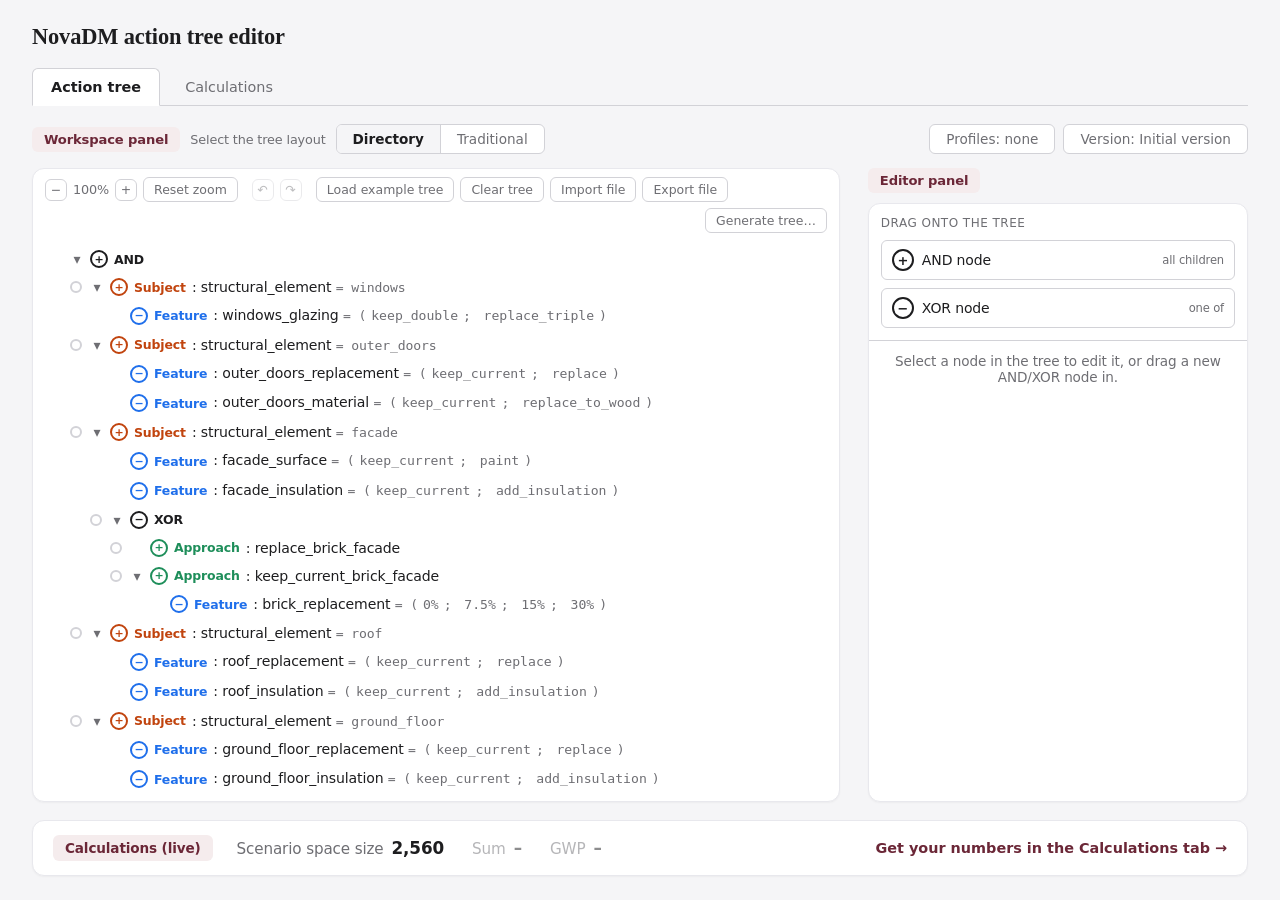
==== commit 9f82ec5e: "Calculations buttons & data file (format v6)" ====
--- a/editor/index.html
+++ b/editor/index.html
@@ -62,8 +62,10 @@
 						<div class="toolbar-group" role="group" aria-label="Tree file">
 							<button id="load-example-btn" class="btn" type="button">Load example tree</button>
 							<button id="clear-tree-btn" class="btn" type="button">Clear tree</button>
-							<button id="import-tree-btn" class="btn" type="button">Import tree</button>
-							<button id="export-tree-btn" class="btn" type="button">Export tree</button>
+							<button id="import-tree-btn" class="btn" type="button" data-file-action="import">
+								Import file</button>
+							<button id="export-tree-btn" class="btn" type="button" data-file-action="export">
+								Export file</button>
 							<input id="import-file-input" type="file" hidden />
 						</div>
 						<div class="toolbar-group toolbar-end">
@@ -131,7 +133,7 @@
 				</button>
 			</div>
 
-			<div class="viewport-popover-layer">
+			<div id="tree-popover-layer" class="viewport-popover-layer">
 				<div id="profile-flyout" class="flyout" role="dialog" aria-label="Profiles" hidden>
 					<div class="flyout-header">
 						<div class="flyout-tabs" role="tablist" aria-label="Profile or version">
@@ -156,6 +158,7 @@
 							<button class="flyout-tab active" type="button" role="tab" aria-selected="true"
 								data-flyout-switch="version">Version</button>
 						</div>
+						<strong class="flyout-title" hidden>Version history</strong>
 						<button class="flyout-close" type="button" data-flyout-close="version"
 							aria-label="Close">&times;</button>
 					</div>
@@ -169,7 +172,7 @@
 	</section>
 
 	<section id="calculations" class="tab-panel calc-panel" role="tabpanel" hidden>
-		<div class="calc-workspace">
+		<div id="calc-workspace" class="calc-workspace">
 
 			<div class="control-row">
 				<div class="control-left">
@@ -179,18 +182,23 @@
 						<span class="control-label">Scenario space size</span>
 						<span id="calc-space-size" class="control-value">&ndash;</span>
 					</span>
-					<span class="viewport-box-label">Changes here are not saved yet</span>
-				</div>
-				<div class="control-right" role="group" aria-labelledby="calc-sample-label">
-					<span id="calc-sample-label" class="control-label">Sample</span>
-					<button class="pill-btn" type="button" data-calc-sample="30">30 scenarios</button>
-					<button id="calc-sample-all-btn" class="pill-btn" type="button">Full scenario space</button>
-					<div class="calc-sample-custom" role="group" aria-label="Your own number of scenarios">
-						<input id="calc-sample-size" type="text" inputmode="numeric" value="1,000"
-							aria-label="Number of scenarios to sample" title="Number of scenarios (1 to 3,000)" />
-						<button id="calc-sample-btn" class="pill-btn" type="button"
-							title="Sample this number of scenarios">scenarios</button>
-					</div>
+				</div>
+				<div class="control-right">
+					<div class="calc-sample-controls" role="group" aria-labelledby="calc-sample-label">
+						<span id="calc-sample-label" class="control-label">Sample</span>
+						<button class="pill-btn" type="button" data-calc-sample="30">30 scenarios</button>
+						<button id="calc-sample-all-btn" class="pill-btn" type="button">Full scenario space</button>
+						<div class="calc-sample-custom" role="group" aria-label="Your own number of scenarios">
+							<input id="calc-sample-size" type="text" inputmode="numeric" value="1,000"
+								aria-label="Number of scenarios to sample" title="Number of scenarios (1 to 3,000)" />
+							<button id="calc-sample-btn" class="pill-btn" type="button"
+								title="Sample this number of scenarios">scenarios</button>
+						</div>
+					</div>
+					<button id="calc-version-btn" class="pill-btn" type="button" aria-haspopup="true"
+						aria-expanded="false" title="Version history: open, save, merge or delete versions">
+						<span class="pill-btn-label">Version: Initial version</span>
+					</button>
 				</div>
 			</div>
 
@@ -215,10 +223,12 @@
 						<div class="toolbar-group" role="group" aria-label="Attributes">
 							<button id="calc-add-derived-btn" class="btn" type="button">+ Calculated value</button>
 						</div>
-						<div class="toolbar-group" role="group" aria-label="Example">
+						<div class="toolbar-group" role="group" aria-label="File">
 							<button id="calc-load-example-btn" class="btn" type="button"
 								title="Load the example. It also replaces the tree in the Action tree tab.">
 								Load example</button>
+							<button class="btn" type="button" data-file-action="import">Import file</button>
+							<button class="btn" type="button" data-file-action="export">Export file</button>
 						</div>
 						<span id="calc-shown-scenario" class="calc-shown-scenario" role="status" hidden></span>
 					</div>
@@ -235,6 +245,8 @@
 			</div>
 
 			<div id="calc-report-head" class="calc-report-head"></div>
+
+			<div id="calc-popover-layer" class="viewport-popover-layer"></div>
 
 		</div>
 
--- a/styles/editor.css
+++ b/styles/editor.css
@@ -236,6 +236,8 @@
 
 .panels-stack.flyout-open .control-right { visibility: hidden; }
 
+.calc-workspace.flyout-open #calc-version-btn { visibility: hidden; }
+
 .viewport-row {
 	position: relative;
 	display: flex;
@@ -416,6 +418,8 @@
 	pointer-events: none;
 }
 
+#calc-popover-layer { bottom: 0; }
+
 .flyout {
 	position: absolute;
 	top: 0;
@@ -445,6 +449,11 @@
 	background-color: var(--color-bg);
 }
 
+.flyout-title {
+	padding-left: 4px;
+	font-size: 0.9rem;
+}
+
 .flyout-tabs {
 	display: flex;
 	gap: 4px;
@@ -1369,9 +1378,16 @@
 .calc-panel { overflow-y: auto; }
 
 .calc-workspace {
+	position: relative;
 	display: flex;
 	flex: 0 0 100%;
 	flex-direction: column;
+}
+
+.calc-sample-controls {
+	display: flex;
+	align-items: center;
+	gap: 8px;
 }
 
 .calc-sample-custom {
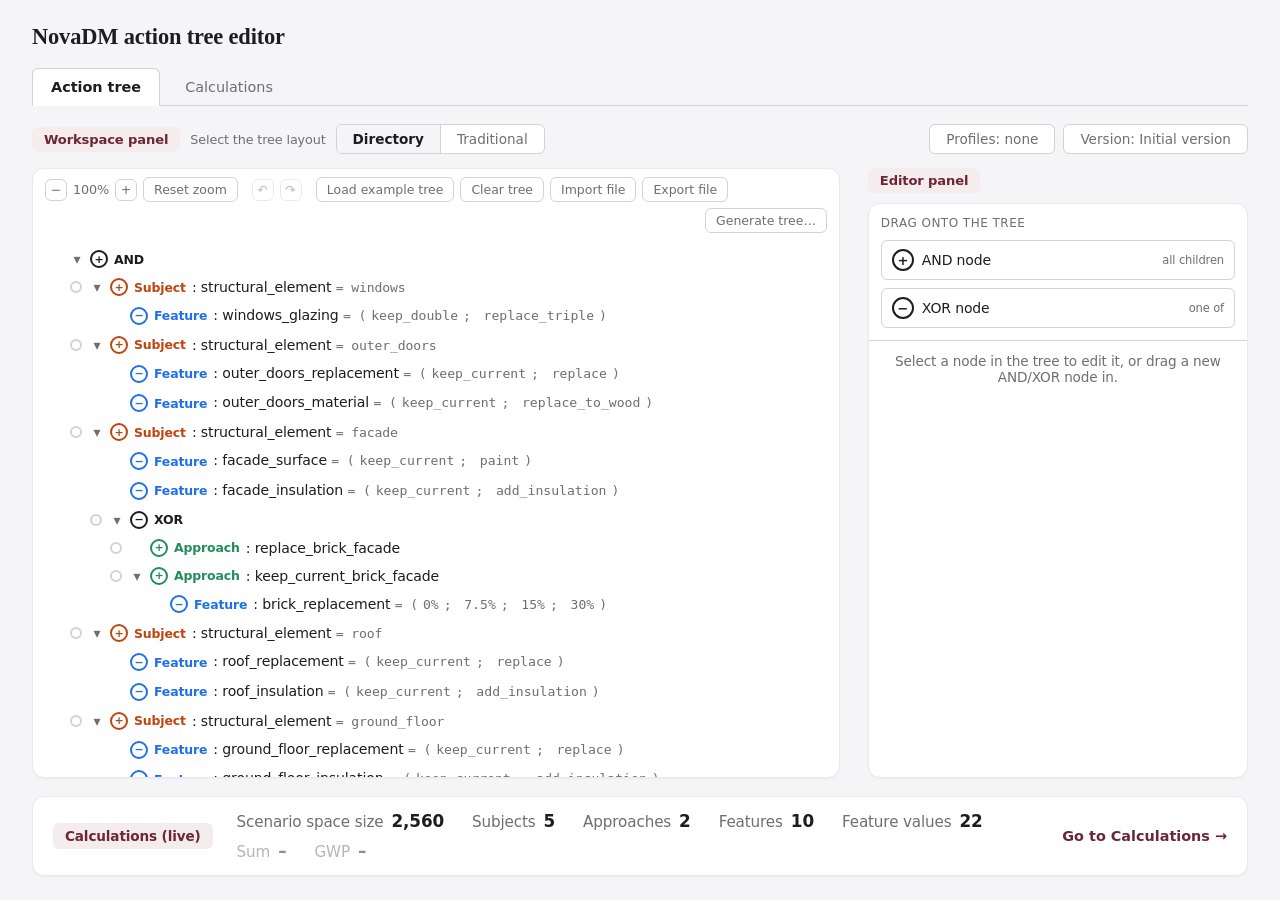
==== commit 42b1660c: "Add new counts in Action tree tab's bottom bar" ====
--- a/editor/index.html
+++ b/editor/index.html
@@ -119,17 +119,38 @@
 			<div class="scenario-summary-bar">
 				<span class="scenario-summary-label">Calculations (live)</span>
 				<div class="scenario-metrics">
-					<span class="metric">
-						<span class="metric-label">Scenario space size</span>
-						<span class="metric-value" id="scenario-space-size-value">0</span>
-					</span>
-					<div id="constraint-warning" class="constraint-warning" role="alert" hidden>
-						Warning: the applied constraints are contradictory.
-					</div>
-					<div id="scenario-kpi-metrics" class="scenario-kpis"></div>
-				</div>
-				<button id="open-calculations-btn" class="scenario-summary-link" type="button">
-					Get your numbers in the Calculations tab &rarr;
+					<div class="metric-group">
+						<span class="metric">
+							<span class="metric-label">Scenario space size</span>
+							<span class="metric-value" id="scenario-space-size-value">0</span>
+						</span>
+						<div id="constraint-warning" class="constraint-warning" role="alert" hidden>
+							Warning: the applied constraints are contradictory.
+						</div>
+					</div>
+					<div class="metric-group" role="group" aria-label="Nodes in the tree">
+						<span class="metric" title="The Subject nodes in the tree: the building elements to renovate">
+							<span class="metric-label">Subjects</span>
+							<span class="metric-value" id="subject-count-value">0</span>
+						</span>
+						<span class="metric" title="The Approach nodes in the tree: the ways a subject is renovated">
+							<span class="metric-label">Approaches</span>
+							<span class="metric-value" id="approach-count-value">0</span>
+						</span>
+						<span class="metric" title="The Feature nodes in the tree: the properties chosen for a subject">
+							<span class="metric-label">Features</span>
+							<span class="metric-value" id="feature-count-value">0</span>
+						</span>
+						<span class="metric" title="Feature values: the options of all Feature nodes added up">
+							<span class="metric-label">Feature values</span>
+							<span class="metric-value" id="feature-value-count-value">0</span>
+						</span>
+					</div>
+					<div id="scenario-kpi-metrics" class="metric-group"></div>
+				</div>
+				<button id="open-calculations-btn" class="scenario-summary-link" type="button"
+					title="Get your numbers in the Calculations tab: prices, CO₂ and the other KPIs per scenario">
+					Go to Calculations &rarr;
 				</button>
 			</div>
 
--- a/styles/editor.css
+++ b/styles/editor.css
@@ -704,10 +704,11 @@
 	gap: 10px 28px;
 }
 
-.scenario-kpis {
-	display: flex;
+.metric-group {
+	display: flex;
+	flex-wrap: wrap;
 	align-items: baseline;
-	gap: 28px;
+	gap: 10px 28px;
 }
 
 .metric {
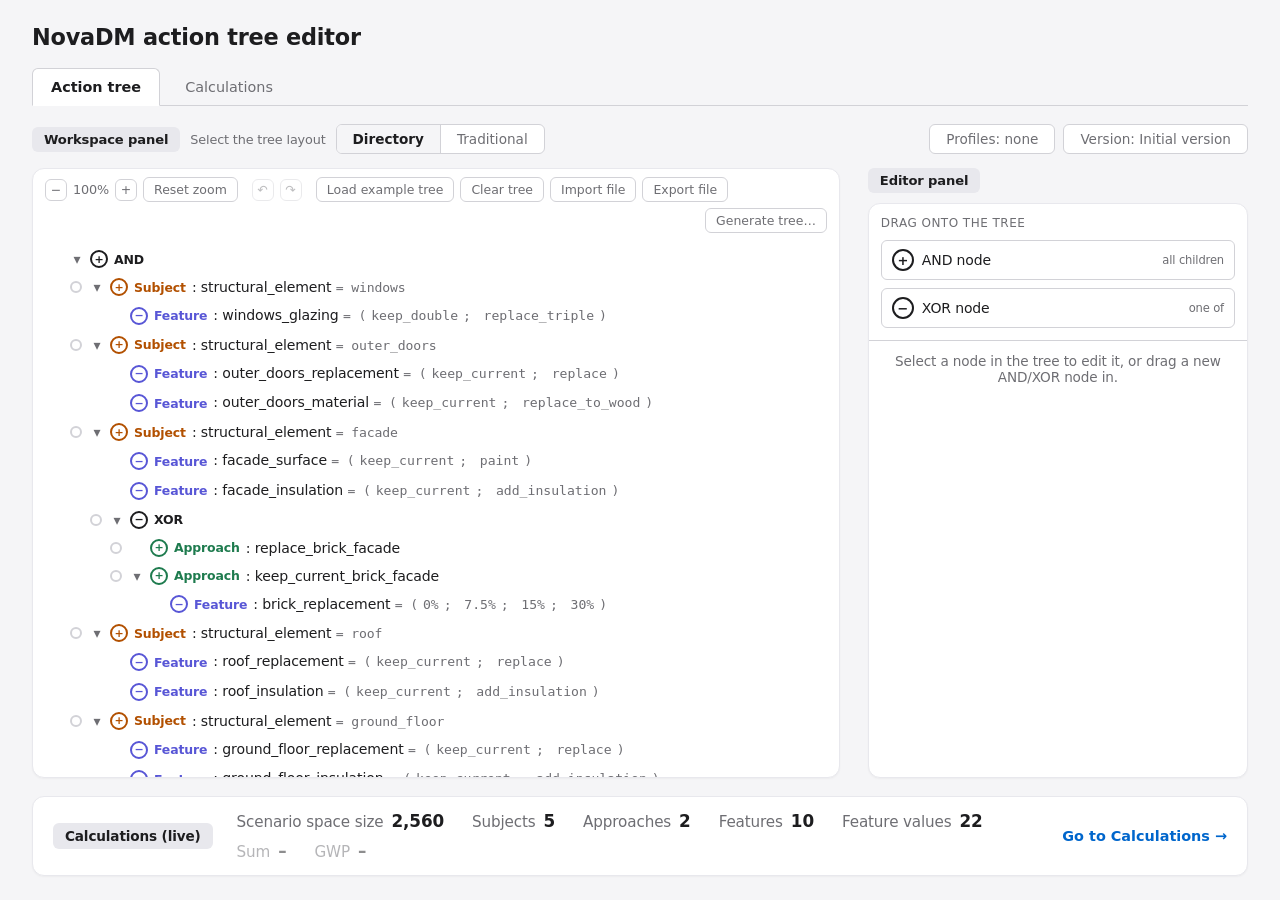
==== commit 0724da21: "Move Sample section to report panel" ====
--- a/editor/index.html
+++ b/editor/index.html
@@ -62,10 +62,8 @@
 						<div class="toolbar-group" role="group" aria-label="Tree file">
 							<button id="load-example-btn" class="btn" type="button">Load example tree</button>
 							<button id="clear-tree-btn" class="btn" type="button">Clear tree</button>
-							<button id="import-tree-btn" class="btn" type="button" data-file-action="import">
-								Import file</button>
-							<button id="export-tree-btn" class="btn" type="button" data-file-action="export">
-								Export file</button>
+							<button class="btn" type="button" data-file-action="import">Import file</button>
+							<button class="btn" type="button" data-file-action="export">Export file</button>
 							<input id="import-file-input" type="file" hidden />
 						</div>
 						<div class="toolbar-group toolbar-end">
@@ -179,7 +177,6 @@
 							<button class="flyout-tab active" type="button" role="tab" aria-selected="true"
 								data-flyout-switch="version">Version</button>
 						</div>
-						<strong class="flyout-title" hidden>Version history</strong>
 						<button class="flyout-close" type="button" data-flyout-close="version"
 							aria-label="Close">&times;</button>
 					</div>
@@ -199,23 +196,19 @@
 				<div class="control-left">
 					<span class="viewport-box-label">Workspace panel</span>
 					<span class="metric"
-						title="Every scenario of the tree. Profiles are not applied here, as in the sample.">
+						title="The scenarios of the tree, with the always/never marks of the Action tree tab applied">
 						<span class="control-label">Scenario space size</span>
 						<span id="calc-space-size" class="control-value">&ndash;</span>
 					</span>
+					<div id="calc-constraint-warning" class="constraint-warning" role="alert" hidden>
+						Warning: the applied constraints are contradictory.
+					</div>
 				</div>
 				<div class="control-right">
-					<div class="calc-sample-controls" role="group" aria-labelledby="calc-sample-label">
-						<span id="calc-sample-label" class="control-label">Sample</span>
-						<button class="pill-btn" type="button" data-calc-sample="30">30 scenarios</button>
-						<button id="calc-sample-all-btn" class="pill-btn" type="button">Full scenario space</button>
-						<div class="calc-sample-custom" role="group" aria-label="Your own number of scenarios">
-							<input id="calc-sample-size" type="text" inputmode="numeric" value="1,000"
-								aria-label="Number of scenarios to sample" title="Number of scenarios (1 to 3,000)" />
-							<button id="calc-sample-btn" class="pill-btn" type="button"
-								title="Sample this number of scenarios">scenarios</button>
-						</div>
-					</div>
+					<button id="calc-profile-btn" class="pill-btn" type="button" aria-haspopup="true"
+						aria-expanded="false" title="Create, select or delete profiles">
+						<span class="pill-btn-label">Profiles: none</span>
+					</button>
 					<button id="calc-version-btn" class="pill-btn" type="button" aria-haspopup="true"
 						aria-expanded="false" title="Version history: open, save, merge or delete versions">
 						<span class="pill-btn-label">Version: Initial version</span>
@@ -265,7 +258,25 @@
 
 			</div>
 
-			<div id="calc-report-head" class="calc-report-head"></div>
+			<div id="calc-report-head" class="calc-report-head">
+				<div class="calc-report-title-row">
+					<div id="calc-report-text" class="calc-report-text"></div>
+					<button id="calc-report-close-btn" class="flyout-close calc-report-close" type="button"
+						data-calc-report="close" aria-label="Close the report"
+						title="Close the report and clear the sample" hidden>&times;</button>
+				</div>
+				<div class="calc-sample-controls" role="group" aria-labelledby="calc-sample-label">
+					<span id="calc-sample-label" class="control-label">Sample</span>
+					<button class="pill-btn" type="button" data-calc-sample="30">30 scenarios</button>
+					<button id="calc-sample-all-btn" class="pill-btn" type="button">Full scenario space</button>
+					<div class="calc-sample-custom" role="group" aria-label="Your own number of scenarios">
+						<input id="calc-sample-size" type="text" inputmode="numeric" value="1,000"
+							aria-label="Number of scenarios to sample" title="Number of scenarios (1 to 3,000)" />
+						<button id="calc-sample-btn" class="pill-btn" type="button"
+							title="Sample this number of scenarios">scenarios</button>
+					</div>
+				</div>
+			</div>
 
 			<div id="calc-popover-layer" class="viewport-popover-layer"></div>
 
--- a/styles/editor.css
+++ b/styles/editor.css
@@ -7,28 +7,31 @@
 	--color-ink-muted: #6E6E73;
 	--color-border: #D2D2D7;
 	--color-border-soft: #E8E8ED;
-	--color-accent: #6B2737;
-	--color-accent-light: #F5ECED;
-
-	--color-danger: #B3261E;
-	--color-danger-border: #E7C4C1;
-	--color-danger-light: #FBEDEC;
+	--color-accent: #0066CC;
+	--color-accent-light: #EDF4FC;
+
+	--color-danger: #D70015;
+	--color-danger-border: #F2C2C6;
+	--color-danger-light: #FDEDEE;
+
+	--color-warning: #8A4B00;
+	--color-warning-light: #FFF3E0;
 
 	--color-always: #2E7D32;
-	--color-always-light: #E8F3E9;
-	--color-never: #B3261E;
-
-	--subject-color: #C1440E;
-	--feature-color: #1F6FEB;
-	--approach-color: #1E8E5A;
+	--color-always-light: #EBF5EC;
+	--color-never: #D70015;
+
+	--subject-color: #B25000;
+	--feature-color: #5856D6;
+	--approach-color: #1E7B4E;
 	--attribute-color: #15803D;
 	--neutral-color: var(--color-ink);
 
-	--color-scale-low: #8DCF9E;
-	--color-scale-mid: #FFE993;
-	--color-scale-high: #F59A9A;
-
-	--font-display: Georgia, 'Times New Roman', serif;
+	--color-scale-low: #A6E3B8;
+	--color-scale-mid: #FFE69A;
+	--color-scale-high: #FDBF8E;
+
+	--font-display: system-ui, -apple-system, 'Segoe UI', sans-serif;
 	--font-body: system-ui, -apple-system, 'Segoe UI', sans-serif;
 	--font-mono: 'SF Mono', Consolas, monospace;
 
@@ -87,6 +90,7 @@
 	font-family: var(--font-display);
 	font-size: 1.4rem;
 	font-weight: 600;
+	letter-spacing: -0.01em;
 }
 
 /* ---------- Top-level tabs ---------- */
@@ -140,6 +144,7 @@
 .control-row {
 	display: flex;
 	flex-shrink: 0;
+	flex-wrap: wrap;
 	align-items: center;
 	justify-content: space-between;
 	gap: 10px;
@@ -156,6 +161,7 @@
 	display: flex;
 	align-items: center;
 	gap: 8px;
+	margin-left: auto;
 }
 
 .control-label {
@@ -210,6 +216,7 @@
 	color: var(--color-ink-muted);
 	font-size: 0.85rem;
 	font-weight: 500;
+	white-space: nowrap;
 }
 
 .pill-btn:hover:not(:disabled) { color: var(--color-ink); }
@@ -236,7 +243,10 @@
 
 .panels-stack.flyout-open .control-right { visibility: hidden; }
 
-.calc-workspace.flyout-open #calc-version-btn { visibility: hidden; }
+.calc-workspace.flyout-open #calc-profile-btn,
+.calc-workspace.flyout-open #calc-version-btn {
+	visibility: hidden;
+}
 
 .viewport-row {
 	position: relative;
@@ -284,8 +294,8 @@
 	align-self: flex-start;
 	padding: 5px 12px;
 	border-radius: var(--radius-sm);
-	background-color: var(--color-accent-light);
-	color: var(--color-accent);
+	background-color: var(--color-border-soft);
+	color: var(--color-ink);
 	font-size: 0.82rem;
 	font-weight: 600;
 }
@@ -449,11 +459,6 @@
 	background-color: var(--color-bg);
 }
 
-.flyout-title {
-	padding-left: 4px;
-	font-size: 0.9rem;
-}
-
 .flyout-tabs {
 	display: flex;
 	gap: 4px;
@@ -552,6 +557,8 @@
 
 .profile-row .popover-item { flex: 1; }
 
+.profile-empty { color: var(--color-ink-muted); }
+
 .profile-delete-btn {
 	display: flex;
 	flex-shrink: 0;
@@ -600,8 +607,8 @@
 .vg-tag {
 	padding: 1px 7px;
 	border-radius: var(--radius-sm);
-	background-color: var(--color-accent-light);
-	color: var(--color-accent);
+	background-color: var(--color-border-soft);
+	color: var(--color-ink);
 	font-size: 0.72rem;
 	font-weight: 600;
 }
@@ -654,7 +661,7 @@
 
 .vg-edge.merged,
 .vg-arrowhead.merged {
-	color: var(--color-accent);
+	color: var(--color-ink);
 }
 
 .vg-label {
@@ -689,11 +696,19 @@
 	flex-shrink: 0;
 	padding: 5px 12px;
 	border-radius: var(--radius-sm);
-	background-color: var(--color-accent-light);
-	color: var(--color-accent);
 	font-size: 0.85rem;
 	font-weight: 600;
 	white-space: nowrap;
+}
+
+.scenario-summary-label {
+	background-color: var(--color-border-soft);
+	color: var(--color-ink);
+}
+
+.constraint-warning {
+	background-color: var(--color-warning-light);
+	color: var(--color-warning);
 }
 
 .scenario-metrics {
@@ -1387,6 +1402,7 @@
 
 .calc-sample-controls {
 	display: flex;
+	flex-wrap: wrap;
 	align-items: center;
 	gap: 8px;
 }
@@ -1510,6 +1526,17 @@
 
 .calc-equals { flex-shrink: 0; }
 
+.calc-mark {
+	flex-shrink: 0;
+	width: 8px;
+	height: 8px;
+	border-radius: 50%;
+}
+
+.calc-mark.always { background-color: var(--color-always); }
+
+.calc-mark.never { background-color: var(--color-never); }
+
 .calc-choice {
 	flex-shrink: 0;
 	max-width: 60%;
@@ -1724,10 +1751,10 @@
 .calc-report-head {
 	display: flex;
 	flex-shrink: 0;
-	align-items: center;
-	gap: 16px;
-	margin-top: 18px;
-	padding: 14px 20px;
+	flex-direction: column;
+	gap: 10px;
+	margin-top: 14px;
+	padding: 10px 20px 12px;
 	border: 1px dashed var(--color-border);
 	border-radius: var(--radius-md);
 	background-color: var(--color-surface);
@@ -1740,29 +1767,31 @@
 	box-shadow: var(--shadow-card);
 }
 
+.calc-report-title-row {
+	display: flex;
+	align-items: flex-start;
+	gap: 16px;
+}
+
 .calc-report-text {
 	display: flex;
-	flex-direction: column;
-	gap: 4px;
+	flex: 1;
+	flex-direction: column;
+	gap: 2px;
 	color: var(--color-ink-muted);
 	font-size: 0.85rem;
 	line-height: 1.45;
 }
 
-.calc-report-text b { color: var(--color-ink); }
-
 .calc-report-title {
 	color: var(--color-ink);
 	font-family: var(--font-display);
 	font-size: 1.1rem;
 	font-weight: 600;
-}
-
-.calc-report-close {
-	flex-shrink: 0;
-	align-self: flex-start;
-	margin-left: auto;
-}
+	line-height: 1.25;
+}
+
+.calc-report-close { flex-shrink: 0; }
 
 .calc-report-close:hover { background-color: var(--color-bg); }
 
